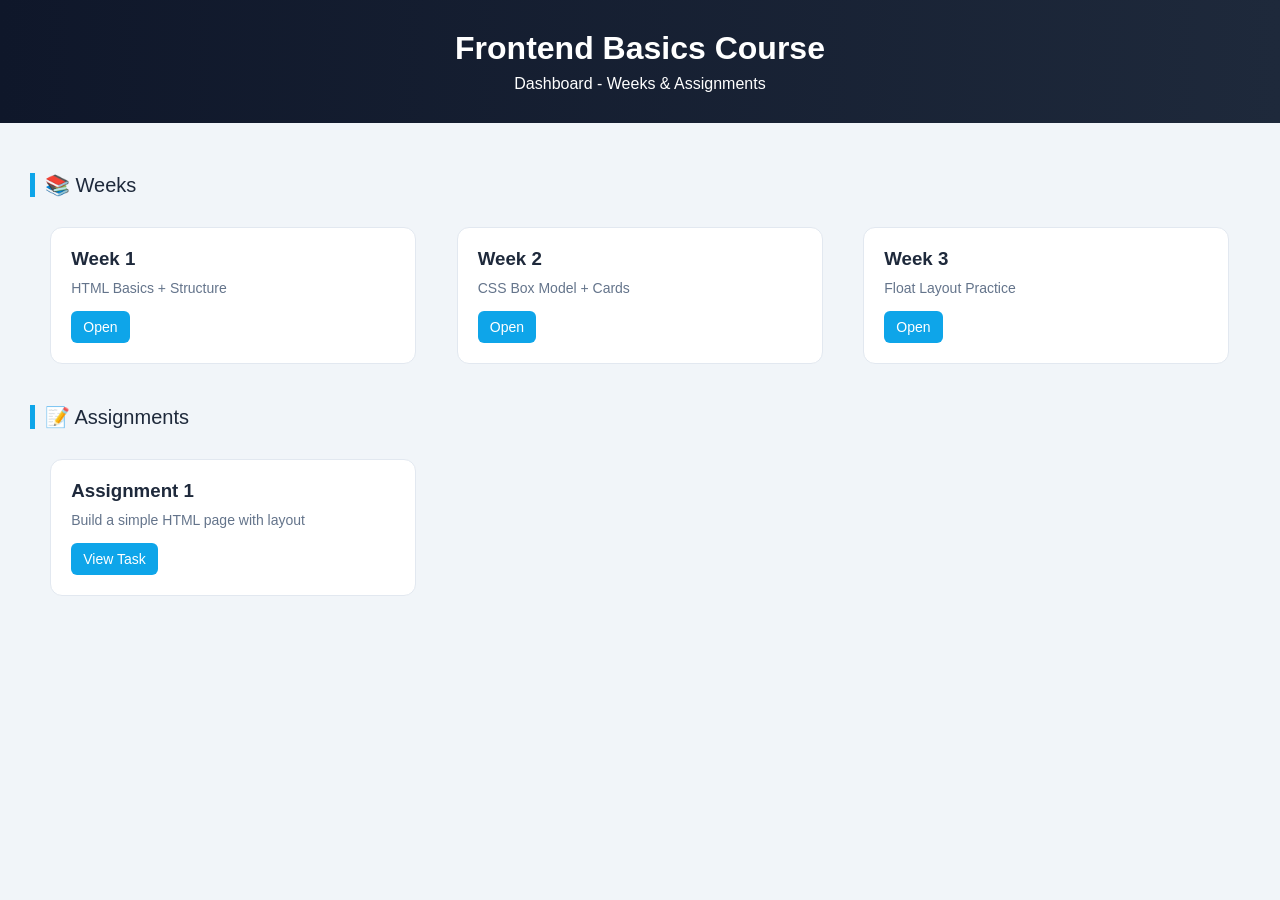
==== index.html @ 96532546 "add dashboard" ====
<!DOCTYPE html>
<html lang="en">
<head>
<meta charset="UTF-8">
<title>Frontend Course Dashboard</title>

<style>
    * {
        box-sizing: border-box;
        margin: 0;
        padding: 0;
        font-family: Arial, sans-serif;
    }

    body {
        background: #f1f5f9;
        color: #1e293b;
    }

    /* Header */
    .header {
        background: linear-gradient(to right, #0f172a, #1e293b);
        color: white;
        padding: 30px;
        text-align: center;
    }

    .header h1 {
        margin-bottom: 8px;
    }

    /* Container */
    .container {
        padding: 30px;
    }

    /* Sections title */
    .section-title {
        margin: 20px 0 10px;
        font-size: 20px;
        border-left: 5px solid #0ea5e9;
        padding-left: 10px;
    }

    /* Grid */
    .grid {
        overflow: hidden;
    }

    .card {
        width: 30%;
        float: left;
        margin: 1.66%;
        background: white;
        padding: 20px;
        border-radius: 12px;
        border: 1px solid #e2e8f0;
        transition: 0.3s;
    }

    .card:hover {
        transform: translateY(-5px);
        box-shadow: 0 10px 20px rgba(0,0,0,0.08);
    }

    .card h3 {
        margin-bottom: 10px;
    }

    .card p {
        color: #64748b;
        font-size: 14px;
        margin-bottom: 15px;
    }

    .card a {
        display: inline-block;
        padding: 8px 12px;
        background: #0ea5e9;
        color: white;
        text-decoration: none;
        border-radius: 6px;
        font-size: 14px;
    }

    .card a:hover {
        background: #0284c7;
    }

    .clear {
        clear: both;
    }

</style>
</head>

<body>

<!-- HEADER -->
<div class="header">
    <h1>Frontend Basics Course</h1>
    <p>Dashboard - Weeks & Assignments</p>
</div>

<div class="container">

    <!-- WEEKS -->
    <div class="section-title">📚 Weeks</div>

    <div class="grid">

        <div class="card">
            <h3>Week 1</h3>
            <p>HTML Basics + Structure</p>
            <a href="">Open</a>
        </div>

        <div class="card">
            <h3>Week 2</h3>
            <p>CSS Box Model + Cards</p>
            <a href="week2/">Open</a>
        </div>

        <div class="card">
            <h3>Week 3</h3>
            <p>Float Layout Practice</p>
            <a href="week3/">Open</a>
        </div>

        <div class="clear"></div>
    </div>

    <!-- ASSIGNMENTS -->
    <div class="section-title">📝 Assignments</div>

    <div class="grid">

        <div class="card">
            <h3>Assignment 1</h3>
            <p>Build a simple HTML page with layout</p>
            <a href="assignment">View Task</a>
        </div>
        <div class="clear"></div>
    </div>

</div>

</body>
</html>
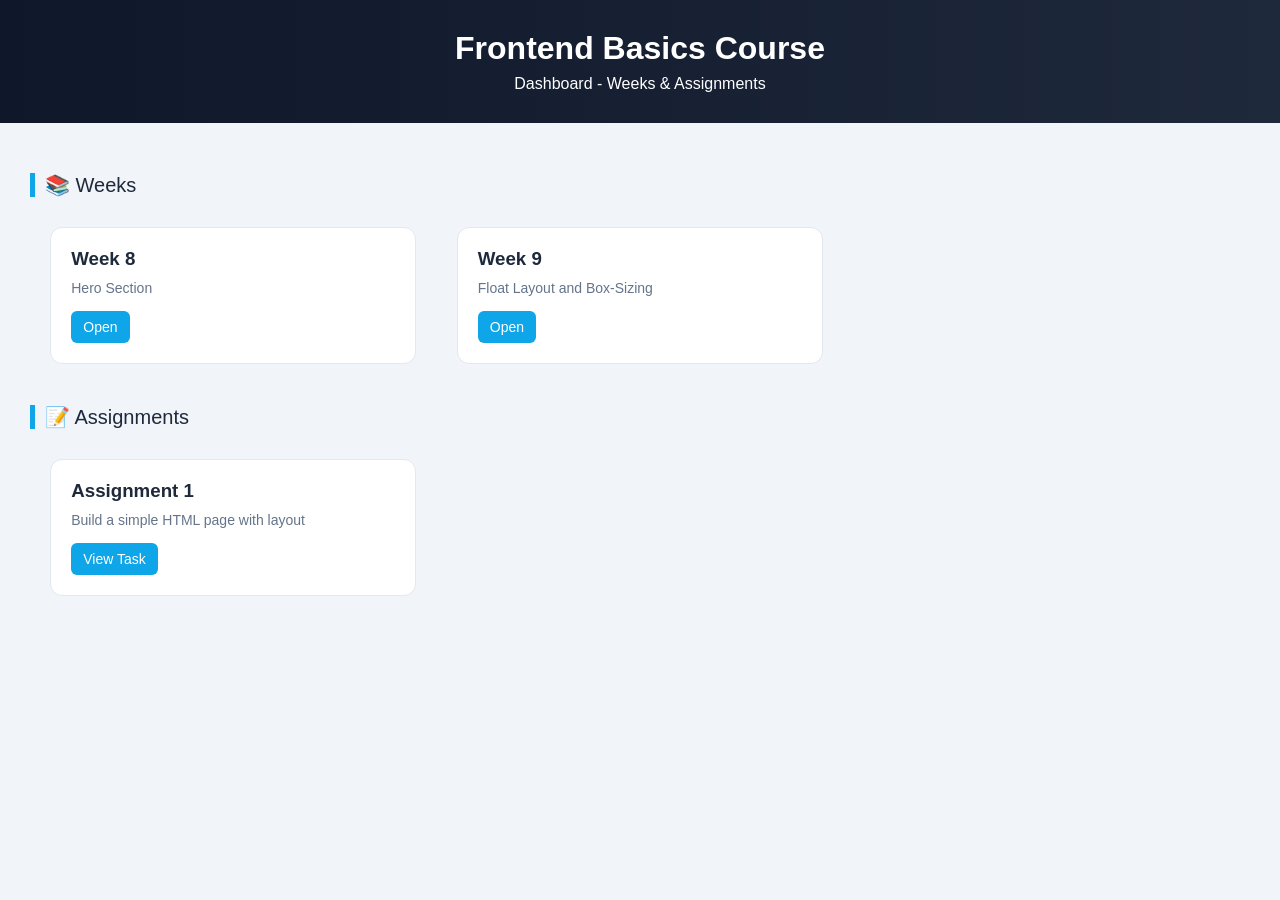
==== commit b2fa3a89: "update index file" ====
--- a/index.html
+++ b/index.html
@@ -109,22 +109,34 @@
 
     <div class="grid">
 
-        <div class="card">
+        <!-- <div class="card">
             <h3>Week 1</h3>
             <p>HTML Basics + Structure</p>
             <a href="">Open</a>
+        </div> -->
+
+        <!-- <div class="card">
+            <h3>Week 2</h3>
+            <p>CSS Box Model + Cards</p>
+            <a href="week2/">Open</a>
+        </div> -->
+
+        <!-- <div class="card">
+            <h3>Week 3</h3>
+            <p>Float Layout Practice</p>
+            <a href="week3/">Open</a>
+        </div> -->
+
+        <div class="card">
+            <h3>Week 8</h3>
+            <p>Hero Section</p>
+            <a href="week8/">Open</a>
         </div>
 
         <div class="card">
-            <h3>Week 2</h3>
-            <p>CSS Box Model + Cards</p>
-            <a href="week2/">Open</a>
-        </div>
-
-        <div class="card">
-            <h3>Week 3</h3>
-            <p>Float Layout Practice</p>
-            <a href="week3/">Open</a>
+            <h3>Week 9</h3>
+            <p>Float Layout and Box-Sizing</p>
+            <a href="week8/">Open</a>
         </div>
 
         <div class="clear"></div>
@@ -138,7 +150,7 @@
         <div class="card">
             <h3>Assignment 1</h3>
             <p>Build a simple HTML page with layout</p>
-            <a href="assignment">View Task</a>
+            <a href="https://assignment-lab-1.vercel.app/">View Task</a>
         </div>
         <div class="clear"></div>
     </div>
